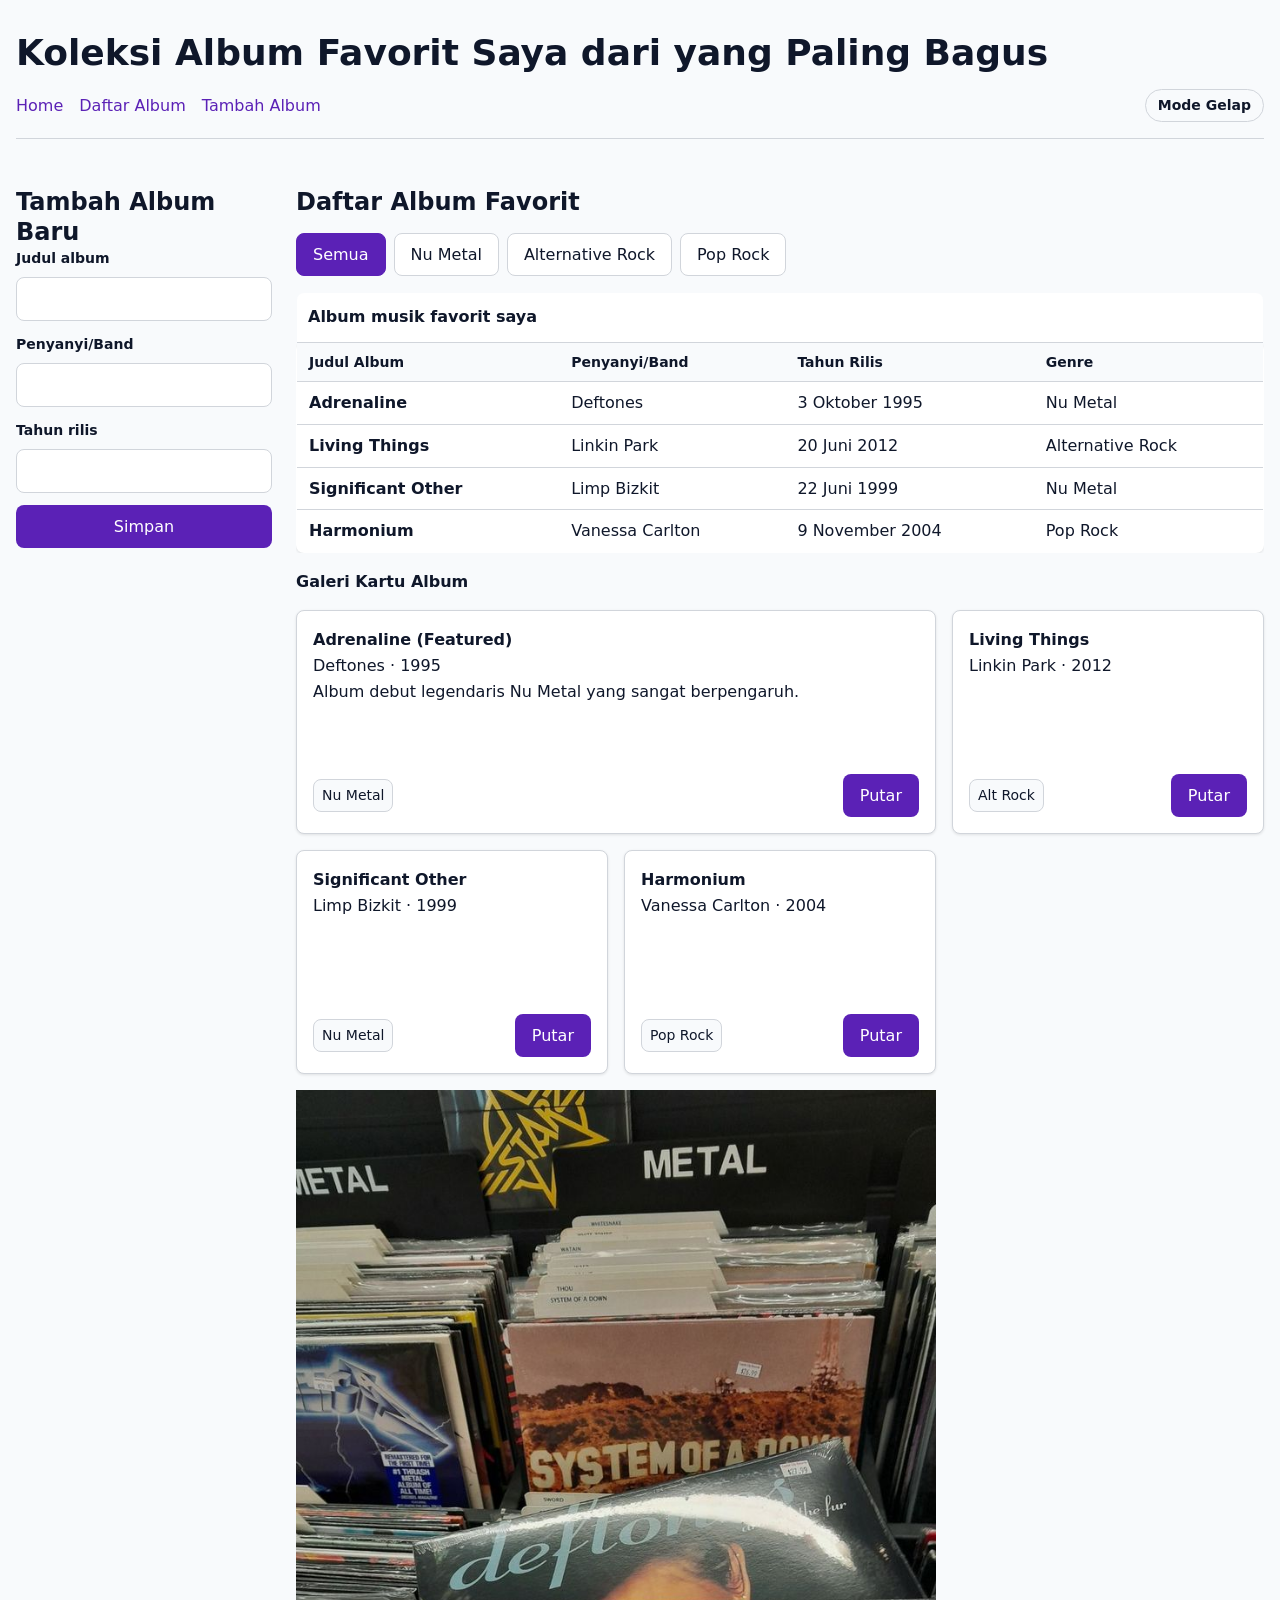
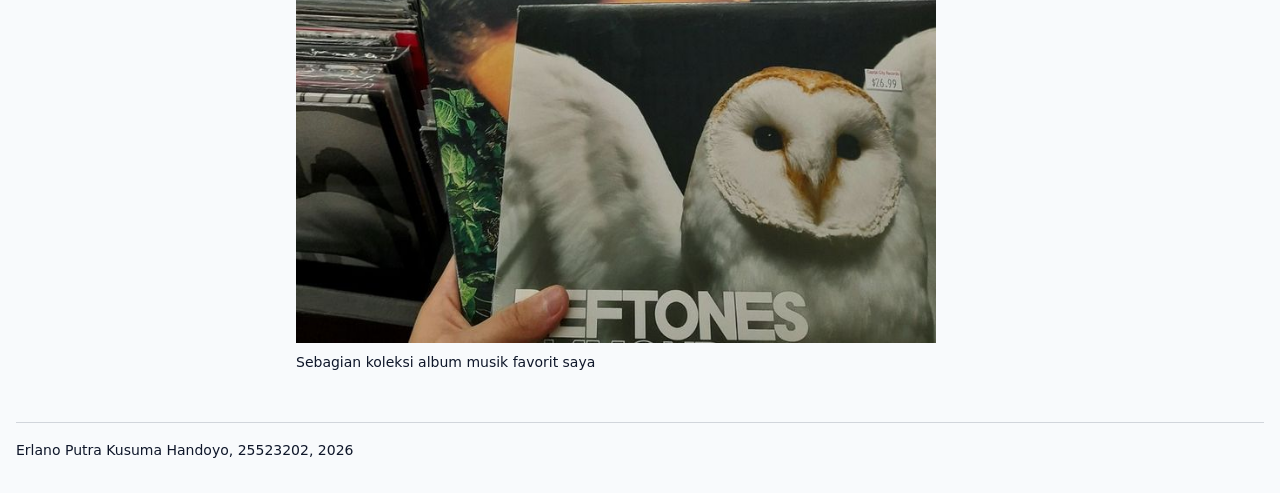
==== worksheet-p10/profil.html @ 36142961 "P10: panggilan pertama dan status balasan" ====
<!DOCTYPE html>
<!--
  KERANGKA AWAL — Halaman Profil Saya
  PABW 2026/2027 · Pertemuan 3

  Cara pakai:
  1. Salin berkas ini, ganti nama menjadi profil.html
  2. Ganti setiap tulisan TODO dengan isi milik Anda SENDIRI
  3. Simpan, lalu buka di peramban (F5 untuk memuat ulang)
  4. Kerjakan berurutan mengikuti Lembar B, C, D, dan E pada worksheet

  Jangan menghapus komentar TODO sebelum bagian itu Anda kerjakan —
  komentar itu adalah daftar periksa Anda sendiri.
-->
<html lang="id">
<head>
  <meta charset="utf-8">
  <meta name="viewport" content="width=device-width, initial-scale=1.0">
  <title>Koleksi Album Musik</title>
  <link rel="stylesheet" href="tokens.css">
  <link rel="stylesheet" href="base.css">
  <link rel="stylesheet" href="layout.css">
  <link rel="stylesheet" href="komponen.css">
  <link rel="stylesheet" href="tema.css">
  <link rel="stylesheet" href="responsif.css">
</head>
<body>

  <div class="page">

    <header>
      <div class="header-baris navbar">
        <h1>Koleksi Album Favorit Saya dari yang Paling Bagus</h1>
        <nav aria-label="Navigasi utama">
          <ul>
            <li><a href="#">Home</a></li>
            <li><a href="#daftar-album">Daftar Album</a></li>
            <li><a href="#tambah-album">Tambah Album</a></li>
          </ul>
        </nav>
        
        <div>
          <input type="checkbox" id="tema" class="pengalih-tema">
          <label for="tema" class="tombol-tema"> Mode Gelap</label>
        </div>
      </div>
    </header>

    <main class="isi">
      <section id="tambah-album" class="sisi">
        <h2>Tambah Album Baru</h2>
        <form action="/simpan" method="post" id="form-tambah-album">
          <div class="form-kolom">
            <label for="judul-album">Judul album</label>
            <input type="text" id="judul-album" name="judul-album" required>
            <span class="pesan-galat">Judul album wajib diisi</span>
          </div>
          <div class="form-kolom">
            <label for="penyanyi-band">Penyanyi/Band</label>
            <input type="text" id="penyanyi-band" name="penyanyi-band" required>
            <span class="pesan-galat">Penyanyi/Band wajib diisi</span>
          </div>
          <div class="form-kolom">
            <label for="tahun-rilis">Tahun rilis</label>
            <input type="number" id="tahun-rilis" name="tahun-rilis">
            <span class="pesan-galat">Tahun rilis tidak valid</span>
          </div>
          <button type="submit">Simpan</button>
        </form>
      </section>

      <section id="daftar-album" class="utama">
        <h2>Daftar Album Favorit</h2>

        <div class="filter-baris" id="filter-genre">
        <button type="button" data-genre="semua" class="aktif">Semua</button>
        <button type="button" data-genre="Nu Metal">Nu Metal</button>
        <button type="button" data-genre="Alternative Rock">Alternative Rock</button>
        <button type="button" data-genre="Pop Rock">Pop Rock</button>
      </div>

      <p id="pesan-kosong" hidden>Tidak ada album yang cocok dengan filter ini.</p>


        <div class="table-wrap">
        <table>
          <caption>Album musik favorit saya</caption>
          <thead>
            <tr>
              <th scope="col">Judul Album</th>
              <th scope="col">Penyanyi/Band</th>
              <th scope="col">Tahun Rilis</th>
              <th scope="col">Genre</th>
            </tr>
          </thead>
          <tbody id="daftar-album-tbody">
            <tr>
              <th scope="row">Adrenaline</th>
              <td>Deftones</td>
              <td><time datetime="1995-10-03">3 Oktober 1995</time></td>
              <td>Nu Metal</td>
            </tr>
            <tr>
              <th scope="row">Living Things</th>
              <td>Linkin Park</td>
              <td><time datetime="2012-06-20">20 Juni 2012</time></td>
              <td>Alternative Rock</td>
            </tr>
            <tr>
              <th scope="row">Significant Other</th>
              <td>Limp Bizkit</td>
              <td><time datetime="1999-06-22">22 Juni 1999</time></td>
              <td>Nu Metal</td>
            </tr>
            <tr>
              <th scope="row">Harmonium</th>
              <td>Vanessa Carlton</td>
              <td><time datetime="2004-11-09">9 November 2004</time></td>
              <td>Pop Rock</td>
            </tr>
          </tbody>
        </table>
        </div>

        <h3 >Galeri Kartu Album</h3>
        <div class="galeri">
          <article class="kartu sorotan">
            <div class="kartu__isi">
              <h4 class="kartu__judul">Adrenaline (Featured)</h4>
              <p>Deftones · 1995</p>
              <p>Album debut legendaris Nu Metal yang sangat berpengaruh.</p>
            </div>
            <div class="kartu__kaki">
              <span class="tag">Nu Metal</span>
              <button type="button">Putar</button>
            </div>
          </article>

          <article class="kartu">
            <div class="kartu__isi">
              <h4 class="kartu__judul">Living Things</h4>
              <p>Linkin Park · 2012</p>
            </div>
            <div class="kartu__kaki">
              <span class="tag">Alt Rock</span>
              <button type="button">Putar</button>
            </div>
          </article>

          <article class="kartu">
            <div class="kartu__isi">
              <h4 class="kartu__judul">Significant Other</h4>
              <p>Limp Bizkit · 1999</p>
            </div>
            <div class="kartu__kaki">
              <span class="tag">Nu Metal</span>
              <button type="button">Putar</button>
            </div>
          </article>

          <article class="kartu">
            <div class="kartu__isi">
              <h4 class="kartu__judul">Harmonium</h4>
              <p>Vanessa Carlton · 2004</p>
            </div>
            <div class="kartu__kaki">
              <span class="tag">Pop Rock</span>
              <button type="button">Putar</button>
            </div>
          </article>
        </div>

        <figure>
          <img src="koleksi-album.webp"
               alt="Rak berisi kumpulan album musik favorit saya yang tersusun berjajar"
               width="640" height="360" loading="lazy">
          <figcaption>Sebagian koleksi album musik favorit saya</figcaption>
        </figure>
      </section>

    </main>

    <footer>
      <p>Erlano Putra Kusuma Handoyo, 25523202, 2026</p>
    </footer>

  </div>
  <script type="module" src="js/app.js"></script>
  <script type="module" src="js/dom.js"></script>

</body>
</html>
---- worksheet-p10/tokens.css ----
:root {
  --violet-700: #5B21B6;
  --violet-400: #A78BFA;
  --gray-50: #F8FAFC;
  --gray-900: #0F172A;

  --space-1: 0.25rem;
  --space-2: 0.5rem;
  --space-3: 0.75rem;
  --space-4: 1rem;
  --space-6: 1.5rem;

  --radius-md: 0.5rem;
  --radius-full: 999px;
  --shadow-1: 0 1px 3px rgba(0, 0, 0, 0.10);

  --text-sm: 0.875rem;
  --text-md: 1rem;
  --text-xl: 1.5rem;
  --text-3xl: 2.25rem;

  /* Default Mode Terang (Putih) */
  --color-bg: var(--gray-50);
  --color-fg: var(--gray-900);
  --color-surface: #FFFFFF;
  --color-border: #D1D5DB;
  --color-primary: var(--violet-700);
  --color-danger: #B00020;
  --color-focus: var(--violet-400);

  --card-pad: var(--space-4);
  --section-gap: var(--space-6);
}
---- worksheet-p10/base.css ----
*, *::before, *::after {
  box-sizing: border-box; /* width sudah mencakup padding + border */
}

* { margin: 0; } /* hapus jarak bawaan; atur sendiri memakai gap */

img { max-width: 100%; height: auto; display: block; }
html {
  font-size: 100%; 
}



body {
  font-family: system-ui, "Segoe UI", Roboto, sans-serif;
  font-size: var(--text-md);
  line-height: 1.6; 
  color: var(--color-fg);
  background: var(--color-bg);
  padding: var(--space-4);
}



h1 { font-size: var(--text-3xl); line-height: 1.15; }
h2 { font-size: var(--text-xl); line-height: 1.25; }
h3 { font-size: var(--text-md); }

/* Batasi panjang baris supaya mata mudah berpindah baris */
main p { max-width: 60ch; }
---- worksheet-p10/layout.css ----
.page {
  display: grid;
  grid-template-rows: auto 1fr auto;
  gap: var(--space-6);
  min-height: 100dvh;
}

header {
  padding-block: var(--space-4);
  border-bottom: 1px solid var(--color-border);
}

.header-baris,
.navbar {
  display: flex;
  align-items: center;
  justify-content: space-between;
  gap: var(--space-4);
  flex-wrap: wrap;
}

nav ul {
  display: flex;
  gap: var(--space-4);
  list-style: none;
  padding: 0;
}

nav a {
  color: var(--color-primary);
  text-decoration: none;
}

nav a:hover {
  text-decoration: underline;
}

.isi {
  display: grid;
  grid-template-columns: 16rem 1fr;
  gap: var(--space-6);
  grid-template-areas:
    "sisi utama";
  padding-block: var(--space-6);
}

.sisi {
  grid-area: sisi;
}

.utama {
  grid-area: utama;
  display: flex;
  flex-direction: column;
  gap: var(--space-4);
}

.sorotan {
  grid-column: span 2;
}

.papan {
  grid-row: span 2;
}

.kartu__isi {
  min-width: 0;
}

.kartu__judul {
  overflow-wrap: anywhere;
}

footer {
  padding-block: var(--space-4);
  border-top: 1px solid var(--color-border);
  color: var(--color-fg);
  font-size: var(--text-sm);
}
---- worksheet-p10/komponen.css ----
.galeri {
  display: grid;
  grid-template-columns: repeat(auto-fit, minmax(16rem, 1fr));
  gap: var(--space-4);
}

.galeri .kartu {
  display: flex;
  flex-direction: column;
  justify-content: space-between;
  min-height: 14rem;
  background: var(--color-surface);
  border: 1px solid var(--color-border);
  border-radius: var(--radius-md);
  box-shadow: var(--shadow-1);
  padding: var(--card-pad);
}

.kartu__kaki {
  display: flex;
  align-items: center;
  justify-content: space-between;
  gap: var(--space-2);
  padding-top: var(--space-2);
}

.tag {
  font-size: var(--text-sm);
  background: var(--color-bg);
  padding: var(--space-1) var(--space-2);
  border-radius: var(--radius-md);
  border: 1px solid var(--color-border);
}

.katalog {
  display: flex;
  flex-wrap: wrap;
  gap: var(--space-4);
}

.kartu {
  background: var(--color-surface);
  border: 1px solid var(--color-border);
  border-radius: var(--radius-md);
  box-shadow: var(--shadow-1);
  padding: var(--card-pad);
}

table {
  width: 100%;
  border-collapse: collapse;
  background: var(--color-surface);
  border: 1px solid var(--color-border);
  border-radius: var(--radius-md);
  overflow: hidden;
  box-shadow: var(--shadow-1);
}

caption {
  text-align: left;
  font-weight: 600;
  padding: var(--space-3);
  background: var(--color-surface);
}

th, td {
  text-align: left;
  padding: var(--space-2) var(--space-3);
  border-bottom: 1px solid var(--color-border);
}

thead th {
  background: var(--color-bg);
  font-size: var(--text-sm);
}

tbody tr:last-child th,
tbody tr:last-child td {
  border-bottom: none;
}

figure {
  display: flex;
  flex-direction: column;
  gap: var(--space-2);
}

figcaption {
  font-size: var(--text-sm);
  color: var(--color-fg);
}

form {
  display: flex;
  flex-direction: column;
  gap: var(--space-3);
}

.form-kolom {
  display: flex;
  flex-direction: column;
  gap: var(--space-2);
}

label {
  font-size: var(--text-sm);
  font-weight: 600;
}

input, select, textarea {
  font: inherit;
  padding: var(--space-2) var(--space-3);
  border: 1px solid var(--color-border);
  border-radius: var(--radius-md);
  background: var(--color-surface);
  color: var(--color-fg);
}

button {
  font: inherit;
  padding: var(--space-2) var(--space-4);
  border: 1px solid transparent;
  border-radius: var(--radius-md);
  background: var(--color-primary);
  color: var(--color-surface);
  cursor: pointer;
}

:focus-visible {
  outline: 2px solid var(--color-focus);
  outline-offset: 2px;
}

input:user-invalid {
  border-color: var(--color-danger);
  border-width: 2px;
}

.pesan-galat {
  display: none;
  color: var(--color-danger);
  font-size: var(--text-sm);
}

.form-kolom:has(input:user-invalid) .pesan-galat {
  display: block;
}



input[aria-invalid="true"] {
  border-color: var(--color-danger);
  border-width: 2px;
}

.form-kolom:has(input[aria-invalid="true"]) .pesan-galat {
  display: block;
}

.filter-baris {
  display: flex;
  flex-wrap: wrap;
  gap: var(--space-2);
}

.filter-baris button {
  background: var(--color-surface);
  color: var(--color-fg);
  border: 1px solid var(--color-border);
}

.filter-baris button.aktif {
  background: var(--color-primary);
  color: var(--color-surface);
  border-color: var(--color-primary);
}



.pengalih-tema {
  position: absolute;
  opacity: 0;
  pointer-events: none;
}

.tombol-tema {
  display: inline-block;
  padding: var(--space-1) var(--space-3);
  border: 1px solid var(--color-border);
  border-radius: var(--radius-full);
  font-size: var(--text-sm);
  cursor: pointer;
}
---- worksheet-p10/tema.css ----
:root:has(#tema:checked),
html:has(#tema:checked),
body:has(#tema:checked) {
  --color-bg: #0F172A;
  --color-fg: #E2E8F0;
  --color-surface: #1E293B;
  --color-border: #334155;
  --color-primary: #A78BFA;
  --color-danger: #FF8A8A;
  --color-focus: #FFC000;
  --shadow-1: 0 1px 3px rgba(0, 0, 0, 0.45);
}
---- worksheet-p10/responsif.css ----
.sisi,
.utama { min-width: 0; }

.isi {
  grid-template-columns: 1fr;
  grid-template-areas:
    "sisi"
    "utama";
}



.galeri { grid-template-columns: 1fr; }

.sorotan { grid-column: auto;}

.table-wrap { overflow-x: auto; min-width: 0; }



/* tablet: galeri dua kolom */
@media (min-width: 48rem) {
    .galeri { grid-template-columns: repeat(2, 1fr); }
    .sorotan { grid-column: span 2; }
}

/* desktop: sidebar bersanding dengan konten */
@media (min-width: 60rem) {
    .isi { grid-template-columns: 16rem 1fr; grid-template-areas: "sisi utama"; }
    .galeri { grid-template-columns: repeat(3, 1fr); }
}
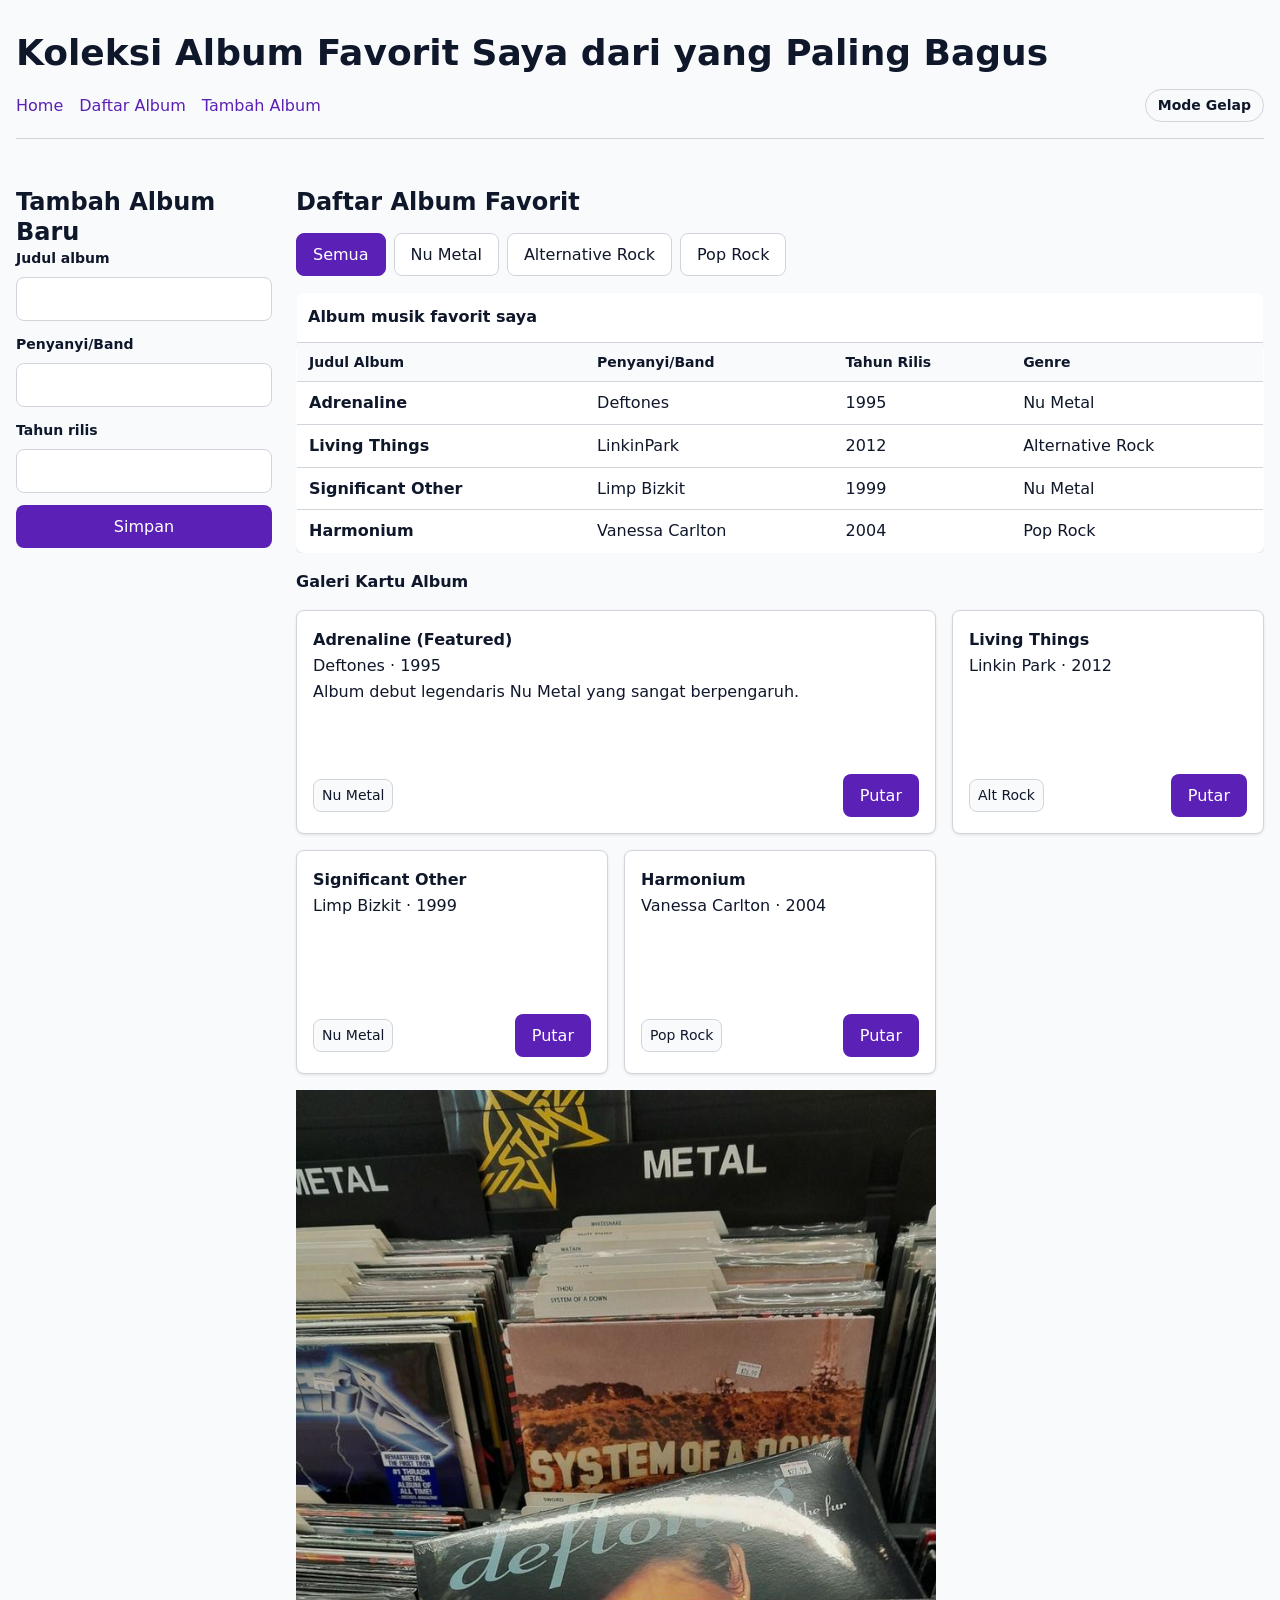
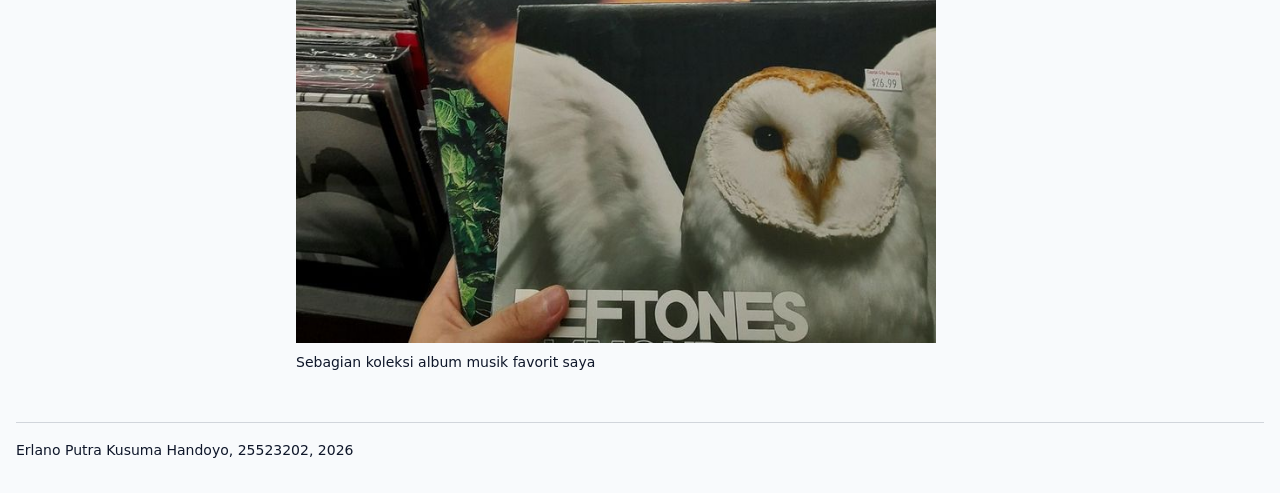
==== commit 023db339: "# P10: data dari jaringan tampil di halaman" ====
--- a/worksheet-p10/profil.html
+++ b/worksheet-p10/profil.html
@@ -81,6 +81,7 @@
 
       <p id="pesan-kosong" hidden>Tidak ada album yang cocok dengan filter ini.</p>
 
+      <p id="muat" hidden>Memuat data...</p>
 
         <div class="table-wrap">
         <table>
@@ -94,30 +95,6 @@
             </tr>
           </thead>
           <tbody id="daftar-album-tbody">
-            <tr>
-              <th scope="row">Adrenaline</th>
-              <td>Deftones</td>
-              <td><time datetime="1995-10-03">3 Oktober 1995</time></td>
-              <td>Nu Metal</td>
-            </tr>
-            <tr>
-              <th scope="row">Living Things</th>
-              <td>Linkin Park</td>
-              <td><time datetime="2012-06-20">20 Juni 2012</time></td>
-              <td>Alternative Rock</td>
-            </tr>
-            <tr>
-              <th scope="row">Significant Other</th>
-              <td>Limp Bizkit</td>
-              <td><time datetime="1999-06-22">22 Juni 1999</time></td>
-              <td>Nu Metal</td>
-            </tr>
-            <tr>
-              <th scope="row">Harmonium</th>
-              <td>Vanessa Carlton</td>
-              <td><time datetime="2004-11-09">9 November 2004</time></td>
-              <td>Pop Rock</td>
-            </tr>
           </tbody>
         </table>
         </div>
@@ -186,7 +163,6 @@
 
   </div>
   <script type="module" src="js/app.js"></script>
-  <script type="module" src="js/dom.js"></script>
 
 </body>
 </html>
